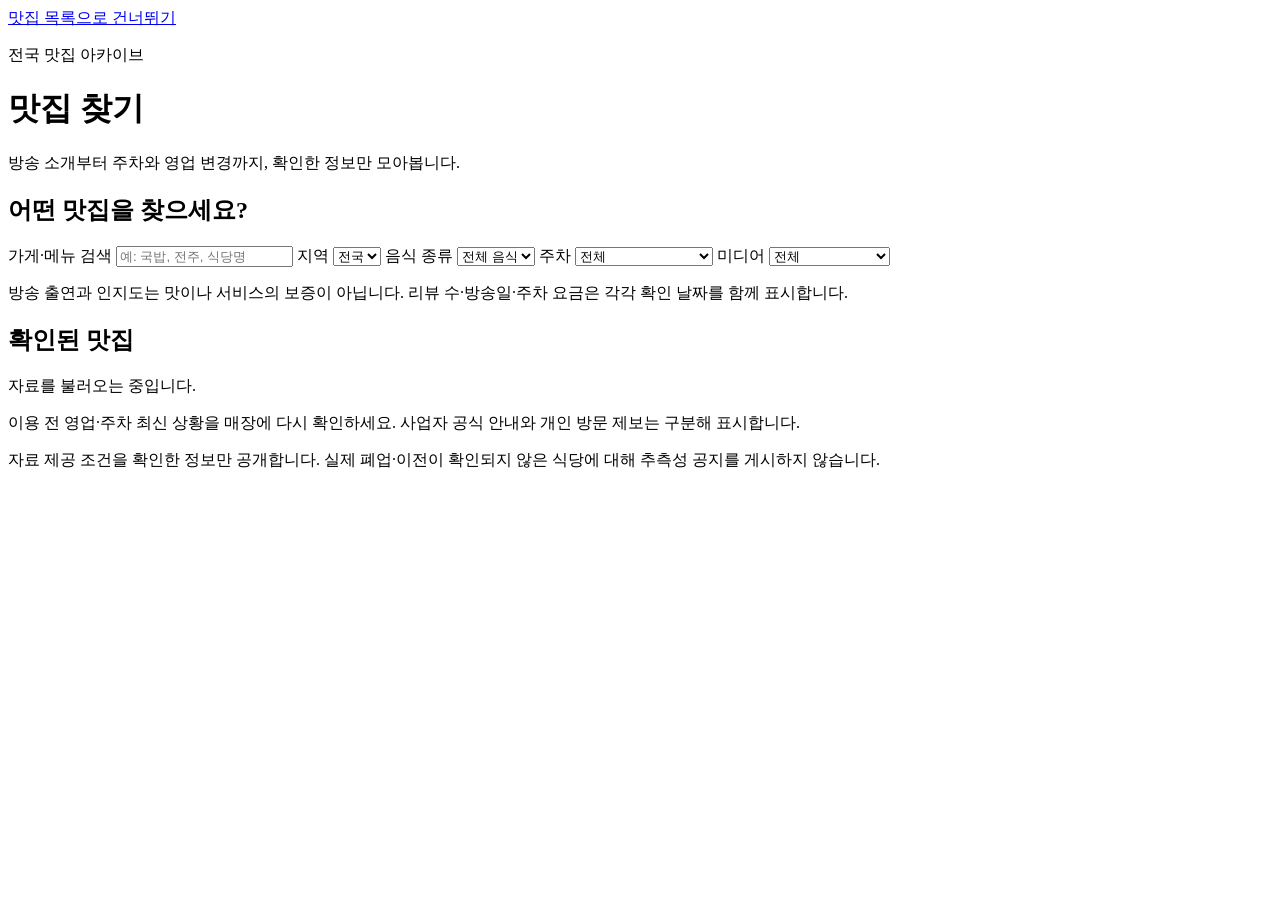
==== index.html @ 32072ab9 "ui: add index.html" ====
<!doctype html>
<html lang="ko">
<head>
  <meta charset="utf-8">
  <meta name="viewport" content="width=device-width,initial-scale=1">
  <meta name="description" content="방송 맛집, 주차 정보, 리뷰 확인일, 폐업 및 이전 이력을 근거별로 구분해 찾아보는 전국 맛집 안내.">
  <title>전국 맛집 찾기 | 공식 안내·방송·주차·가게 이력</title>
  <link rel="stylesheet" href="./styles.css">
  <script src="./app.js" defer></script>
</head>
<body>
  <a href="#results" class="skip">맛집 목록으로 건너뛰기</a>
  <header class="site-head">
    <div class="wrap">
      <p class="eyebrow">전국 맛집 아카이브</p>
      <h1>맛집 찾기</h1>
      <p class="sub">방송 소개부터 주차와 영업 변경까지, 확인한 정보만 모아봅니다.</p>
    </div>
  </header>
  <main class="wrap">
    <section class="filter-panel" aria-label="맛집 검색 조건">
      <h2>어떤 맛집을 찾으세요?</h2>
      <div class="controls">
        <label>가게·메뉴 검색 <input id="keyword" type="search" placeholder="예: 국밥, 전주, 식당명" autocomplete="off"></label>
        <label>지역 <select id="region"><option value="">전국</option></select></label>
        <label>음식 종류 <select id="cuisine"><option value="">전체 음식</option></select></label>
        <label>주차 <select id="parking"><option value="">전체</option><option value="official">공식 주차 안내 있음</option><option value="visitor">방문자 경험 있음</option></select></label>
        <label>미디어 <select id="media"><option value="">전체</option><option value="broadcast">방송 소개</option><option value="celebrity">연예인 방문·추천</option></select></label>
      </div>
      <p class="help">방송 출연과 인지도는 맛이나 서비스의 보증이 아닙니다. 리뷰 수·방송일·주차 요금은 각각 확인 날짜를 함께 표시합니다.</p>
    </section>
    <section id="results" aria-labelledby="results-title">
      <div class="section-title">
        <h2 id="results-title">확인된 맛집</h2>
        <p id="count" role="status" aria-live="polite">자료를 불러오는 중입니다.</p>
      </div>
      <div id="cards" class="cards" aria-live="polite"></div>
      <div id="empty" class="empty" hidden></div>
    </section>
    <section id="detail" class="detail" hidden aria-label="음식점 상세 정보"></section>
  </main>
  <footer class="wrap footer">
    <p>이용 전 영업·주차 최신 상황을 매장에 다시 확인하세요. 사업자 공식 안내와 개인 방문 제보는 구분해 표시합니다.</p>
    <p>자료 제공 조건을 확인한 정보만 공개합니다. 실제 폐업·이전이 확인되지 않은 식당에 대해 추측성 공지를 게시하지 않습니다.</p>
  </footer>
</body>
</html>
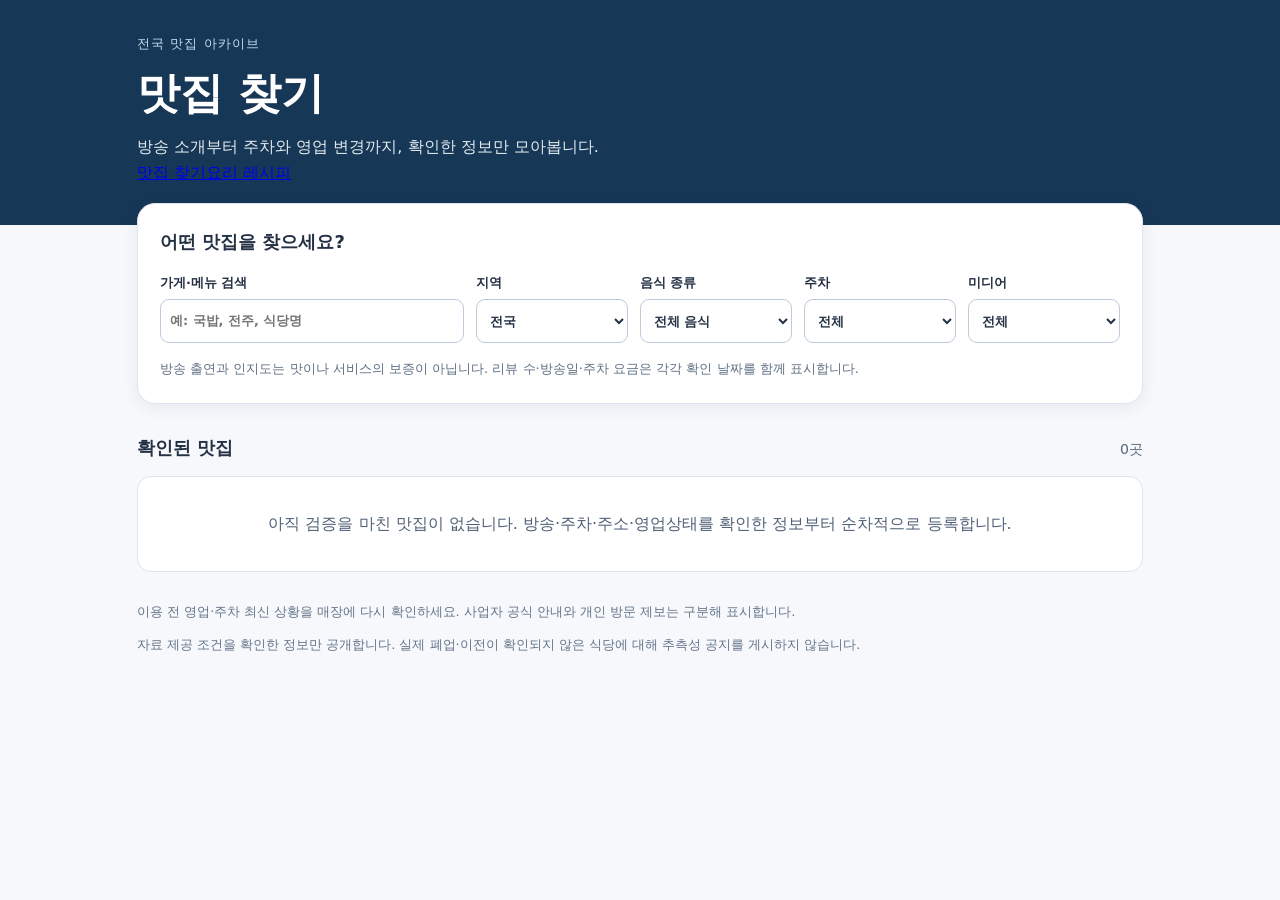
==== commit 7a9b617f: "ui(recipe): integrate navigation and linked restaurant detail" ====
--- a/index.html
+++ b/index.html
@@ -15,6 +15,7 @@
       <p class="eyebrow">전국 맛집 아카이브</p>
       <h1>맛집 찾기</h1>
       <p class="sub">방송 소개부터 주차와 영업 변경까지, 확인한 정보만 모아봅니다.</p>
+      <nav class="food-nav" aria-label="음식 콘텐츠 탐색"><a class="current" aria-current="page" href="./index.html">맛집 찾기</a><a href="./recipes.html">요리 레시피</a></nav>
     </div>
   </header>
   <main class="wrap">
--- a/styles.css
+++ b/styles.css
@@ -0,0 +1 @@
+:root{font-family:system-ui,-apple-system,"Malgun Gothic","Apple SD Gothic Neo",sans-serif;color:#243044;background:#f6f8fb;font-size:16px}*{box-sizing:border-box}body{margin:0;line-height:1.6}button,input,select{font:inherit}button{cursor:pointer}button:focus-visible,input:focus-visible,select:focus-visible{outline:3px solid #3d78ff;outline-offset:2px}.wrap{max-width:1050px;margin:auto;padding:0 22px}.site-head{background:#173756;color:white;padding:33px 0 40px}.site-head h1{font-size:clamp(1.85rem,4vw,2.7rem);margin:0 0 6px}.eyebrow{font-size:.82rem;letter-spacing:.08em;color:#bddded;margin:0 0 5px}.sub{margin:0;color:#e2eaf0}.filter-panel{background:#fff;border:1px solid #dde5ef;box-shadow:0 4px 16px #172e4912;border-radius:18px;margin-top:-22px;position:relative;padding:24px 22px}.filter-panel h2,.section-title h2{font-size:1.12rem;margin:0 0 16px}.controls{display:grid;grid-template-columns:2fr repeat(4,minmax(120px,1fr));gap:12px}.controls label{font-size:.8rem;display:flex;flex-direction:column;gap:6px;font-weight:700}.controls input,.controls select{width:100%;min-height:44px;border:1px solid #bfcbdc;border-radius:9px;background:#fff;color:#263345;padding:9px}.help,.muted{color:#5e6f83}.help{font-size:.82rem;margin:15px 0 0}.section-title{display:flex;align-items:center;justify-content:space-between;gap:15px;margin:30px 0 13px}.section-title h2{margin:0}.section-title p{margin:0;color:#586a7b;font-size:.88rem}.cards{display:grid;grid-template-columns:repeat(2,minmax(0,1fr));gap:15px}.card,.detail,.empty{border-radius:14px;background:#fff;border:1px solid #dde5ef}.card{padding:20px;display:flex;flex-direction:column;gap:9px}.card h3{margin:0;font-size:1.13rem}.card p{margin:0}.meta{color:#607085;font-size:.88rem}.pills{display:flex;flex-wrap:wrap;gap:7px}.pill{font-size:.75rem;border:1px solid #d8e0e8;padding:2px 9px;border-radius:20px;background:#f6f8fa}.notice{padding:10px 12px;border-radius:9px;background:#fff2df;color:#754400;border:1px solid #f0d3ab;font-size:.9rem}.button{align-self:flex-start;margin-top:auto;background:#1d5279;color:#fff;border:0;border-radius:8px;padding:9px 13px}.empty{padding:34px;text-align:center;color:#506077}.detail{margin-top:22px;padding:23px}.detail h2{margin:3px 0}.detail h3{margin:25px 0 8px;font-size:1.02rem}.detail p{margin:6px 0}.detail ul{padding-left:20px;margin:8px 0}.detail .back{background:#edf3f7;border:0;border-radius:8px;padding:8px 12px}.alert{background:#fff2e4;border:2px solid #d79b4e;color:#784515;padding:14px;border-radius:9px;margin:13px 0}.section{border-top:1px solid #e5e9ee;margin-top:18px;padding-top:5px}.footer{margin:30px auto;color:#64758a;font-size:.8rem;padding-bottom:22px}.skip{position:absolute;left:-9999px}.skip:focus{left:10px;top:10px;background:white;padding:12px;z-index:10}body.embed .site-head,body.embed .footer{display:none}body.embed .filter-panel{margin-top:15px}@media(max-width:920px){.controls{grid-template-columns:repeat(2,minmax(0,1fr))}.controls label:first-child{grid-column:1/-1}}@media(max-width:620px){.wrap{padding:0 14px}.site-head{padding:25px 0 37px}.controls{grid-template-columns:1fr 1fr}.controls label{font-size:.79rem}.cards{grid-template-columns:1fr}.filter-panel{padding:17px 14px}.section-title{align-items:flex-start;flex-direction:column;gap:3px}.detail{padding:16px}.footer{font-size:.75rem}}
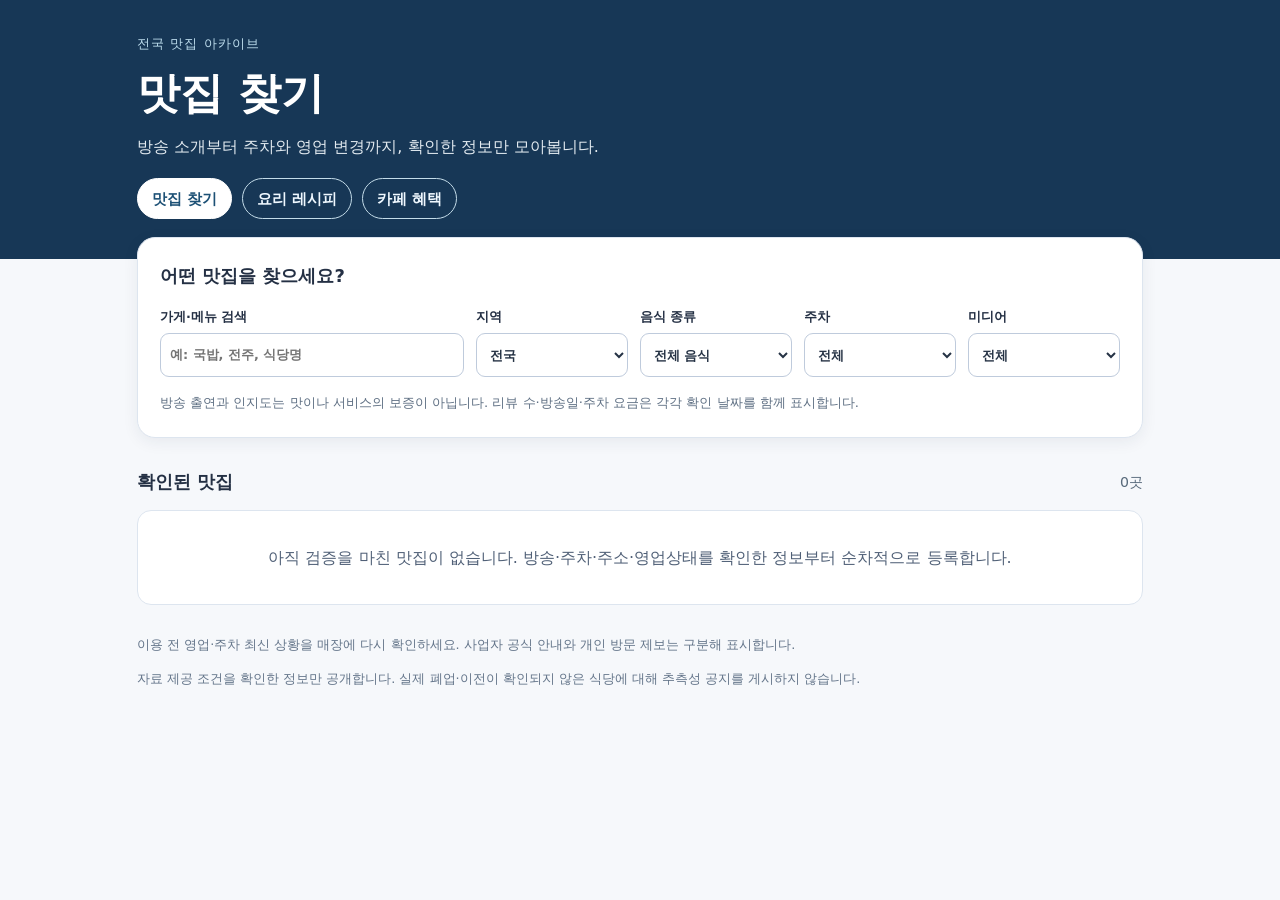
==== commit ae9e337b: "ui: link cafe section from dining and recipe navigation" ====
--- a/index.html
+++ b/index.html
@@ -15,7 +15,7 @@
       <p class="eyebrow">전국 맛집 아카이브</p>
       <h1>맛집 찾기</h1>
       <p class="sub">방송 소개부터 주차와 영업 변경까지, 확인한 정보만 모아봅니다.</p>
-      <nav class="food-nav" aria-label="음식 콘텐츠 탐색"><a class="current" aria-current="page" href="./index.html">맛집 찾기</a><a href="./recipes.html">요리 레시피</a></nav>
+      <nav class="food-nav" aria-label="음식 콘텐츠 탐색"><a class="current" aria-current="page" href="./index.html">맛집 찾기</a><a href="./recipes.html">요리 레시피</a><a href="./cafes.html">카페 혜택</a></nav>
     </div>
   </header>
   <main class="wrap">
--- a/styles.css
+++ b/styles.css
@@ -1 +1,2 @@
-:root{font-family:system-ui,-apple-system,"Malgun Gothic","Apple SD Gothic Neo",sans-serif;color:#243044;background:#f6f8fb;font-size:16px}*{box-sizing:border-box}body{margin:0;line-height:1.6}button,input,select{font:inherit}button{cursor:pointer}button:focus-visible,input:focus-visible,select:focus-visible{outline:3px solid #3d78ff;outline-offset:2px}.wrap{max-width:1050px;margin:auto;padding:0 22px}.site-head{background:#173756;color:white;padding:33px 0 40px}.site-head h1{font-size:clamp(1.85rem,4vw,2.7rem);margin:0 0 6px}.eyebrow{font-size:.82rem;letter-spacing:.08em;color:#bddded;margin:0 0 5px}.sub{margin:0;color:#e2eaf0}.filter-panel{background:#fff;border:1px solid #dde5ef;box-shadow:0 4px 16px #172e4912;border-radius:18px;margin-top:-22px;position:relative;padding:24px 22px}.filter-panel h2,.section-title h2{font-size:1.12rem;margin:0 0 16px}.controls{display:grid;grid-template-columns:2fr repeat(4,minmax(120px,1fr));gap:12px}.controls label{font-size:.8rem;display:flex;flex-direction:column;gap:6px;font-weight:700}.controls input,.controls select{width:100%;min-height:44px;border:1px solid #bfcbdc;border-radius:9px;background:#fff;color:#263345;padding:9px}.help,.muted{color:#5e6f83}.help{font-size:.82rem;margin:15px 0 0}.section-title{display:flex;align-items:center;justify-content:space-between;gap:15px;margin:30px 0 13px}.section-title h2{margin:0}.section-title p{margin:0;color:#586a7b;font-size:.88rem}.cards{display:grid;grid-template-columns:repeat(2,minmax(0,1fr));gap:15px}.card,.detail,.empty{border-radius:14px;background:#fff;border:1px solid #dde5ef}.card{padding:20px;display:flex;flex-direction:column;gap:9px}.card h3{margin:0;font-size:1.13rem}.card p{margin:0}.meta{color:#607085;font-size:.88rem}.pills{display:flex;flex-wrap:wrap;gap:7px}.pill{font-size:.75rem;border:1px solid #d8e0e8;padding:2px 9px;border-radius:20px;background:#f6f8fa}.notice{padding:10px 12px;border-radius:9px;background:#fff2df;color:#754400;border:1px solid #f0d3ab;font-size:.9rem}.button{align-self:flex-start;margin-top:auto;background:#1d5279;color:#fff;border:0;border-radius:8px;padding:9px 13px}.empty{padding:34px;text-align:center;color:#506077}.detail{margin-top:22px;padding:23px}.detail h2{margin:3px 0}.detail h3{margin:25px 0 8px;font-size:1.02rem}.detail p{margin:6px 0}.detail ul{padding-left:20px;margin:8px 0}.detail .back{background:#edf3f7;border:0;border-radius:8px;padding:8px 12px}.alert{background:#fff2e4;border:2px solid #d79b4e;color:#784515;padding:14px;border-radius:9px;margin:13px 0}.section{border-top:1px solid #e5e9ee;margin-top:18px;padding-top:5px}.footer{margin:30px auto;color:#64758a;font-size:.8rem;padding-bottom:22px}.skip{position:absolute;left:-9999px}.skip:focus{left:10px;top:10px;background:white;padding:12px;z-index:10}body.embed .site-head,body.embed .footer{display:none}body.embed .filter-panel{margin-top:15px}@media(max-width:920px){.controls{grid-template-columns:repeat(2,minmax(0,1fr))}.controls label:first-child{grid-column:1/-1}}@media(max-width:620px){.wrap{padding:0 14px}.site-head{padding:25px 0 37px}.controls{grid-template-columns:1fr 1fr}.controls label{font-size:.79rem}.cards{grid-template-columns:1fr}.filter-panel{padding:17px 14px}.section-title{align-items:flex-start;flex-direction:column;gap:3px}.detail{padding:16px}.footer{font-size:.75rem}}+:root{font-family:system-ui,-apple-system,"Malgun Gothic","Apple SD Gothic Neo",sans-serif;color:#243044;background:#f6f8fb;font-size:16px}*{box-sizing:border-box}body{margin:0;line-height:1.6}button,input,select{font:inherit}button{cursor:pointer}button:focus-visible,input:focus-visible,select:focus-visible{outline:3px solid #3d78ff;outline-offset:2px}.wrap{max-width:1050px;margin:auto;padding:0 22px}.site-head{background:#173756;color:white;padding:33px 0 40px}.site-head h1{font-size:clamp(1.85rem,4vw,2.7rem);margin:0 0 6px}.eyebrow{font-size:.82rem;letter-spacing:.08em;color:#bddded;margin:0 0 5px}.sub{margin:0;color:#e2eaf0}.filter-panel{background:#fff;border:1px solid #dde5ef;box-shadow:0 4px 16px #172e4912;border-radius:18px;margin-top:-22px;position:relative;padding:24px 22px}.filter-panel h2,.section-title h2{font-size:1.12rem;margin:0 0 16px}.controls{display:grid;grid-template-columns:2fr repeat(4,minmax(120px,1fr));gap:12px}.controls label{font-size:.8rem;display:flex;flex-direction:column;gap:6px;font-weight:700}.controls input,.controls select{width:100%;min-height:44px;border:1px solid #bfcbdc;border-radius:9px;background:#fff;color:#263345;padding:9px}.help,.muted{color:#5e6f83}.help{font-size:.82rem;margin:15px 0 0}.section-title{display:flex;align-items:center;justify-content:space-between;gap:15px;margin:30px 0 13px}.section-title h2{margin:0}.section-title p{margin:0;color:#586a7b;font-size:.88rem}.cards{display:grid;grid-template-columns:repeat(2,minmax(0,1fr));gap:15px}.card,.detail,.empty{border-radius:14px;background:#fff;border:1px solid #dde5ef}.card{padding:20px;display:flex;flex-direction:column;gap:9px}.card h3{margin:0;font-size:1.13rem}.card p{margin:0}.meta{color:#607085;font-size:.88rem}.pills{display:flex;flex-wrap:wrap;gap:7px}.pill{font-size:.75rem;border:1px solid #d8e0e8;padding:2px 9px;border-radius:20px;background:#f6f8fa}.notice{padding:10px 12px;border-radius:9px;background:#fff2df;color:#754400;border:1px solid #f0d3ab;font-size:.9rem}.button{align-self:flex-start;margin-top:auto;background:#1d5279;color:#fff;border:0;border-radius:8px;padding:9px 13px}.empty{padding:34px;text-align:center;color:#506077}.detail{margin-top:22px;padding:23px}.detail h2{margin:3px 0}.detail h3{margin:25px 0 8px;font-size:1.02rem}.detail p{margin:6px 0}.detail ul{padding-left:20px;margin:8px 0}.detail .back{background:#edf3f7;border:0;border-radius:8px;padding:8px 12px}.alert{background:#fff2e4;border:2px solid #d79b4e;color:#784515;padding:14px;border-radius:9px;margin:13px 0}.section{border-top:1px solid #e5e9ee;margin-top:18px;padding-top:5px}.footer{margin:30px auto;color:#64758a;font-size:.8rem;padding-bottom:22px}.skip{position:absolute;left:-9999px}.skip:focus{left:10px;top:10px;background:white;padding:12px;z-index:10}body.embed .site-head,body.embed .footer{display:none}body.embed .filter-panel{margin-top:15px}@media(max-width:920px){.controls{grid-template-columns:repeat(2,minmax(0,1fr))}.controls label:first-child{grid-column:1/-1}}@media(max-width:620px){.wrap{padding:0 14px}.site-head{padding:25px 0 37px}.controls{grid-template-columns:1fr 1fr}.controls label{font-size:.79rem}.cards{grid-template-columns:1fr}.filter-panel{padding:17px 14px}.section-title{align-items:flex-start;flex-direction:column;gap:3px}.detail{padding:16px}.footer{font-size:.75rem}}
+.food-nav{display:flex;gap:10px;margin-top:18px;flex-wrap:wrap}.food-nav a{border:1px solid #c4dce9;color:#eff8ff;text-decoration:none;padding:8px 14px;border-radius:25px;font-weight:700;font-size:.91rem}.food-nav .current{background:#fff;color:#1c5075;border-color:#fff}
